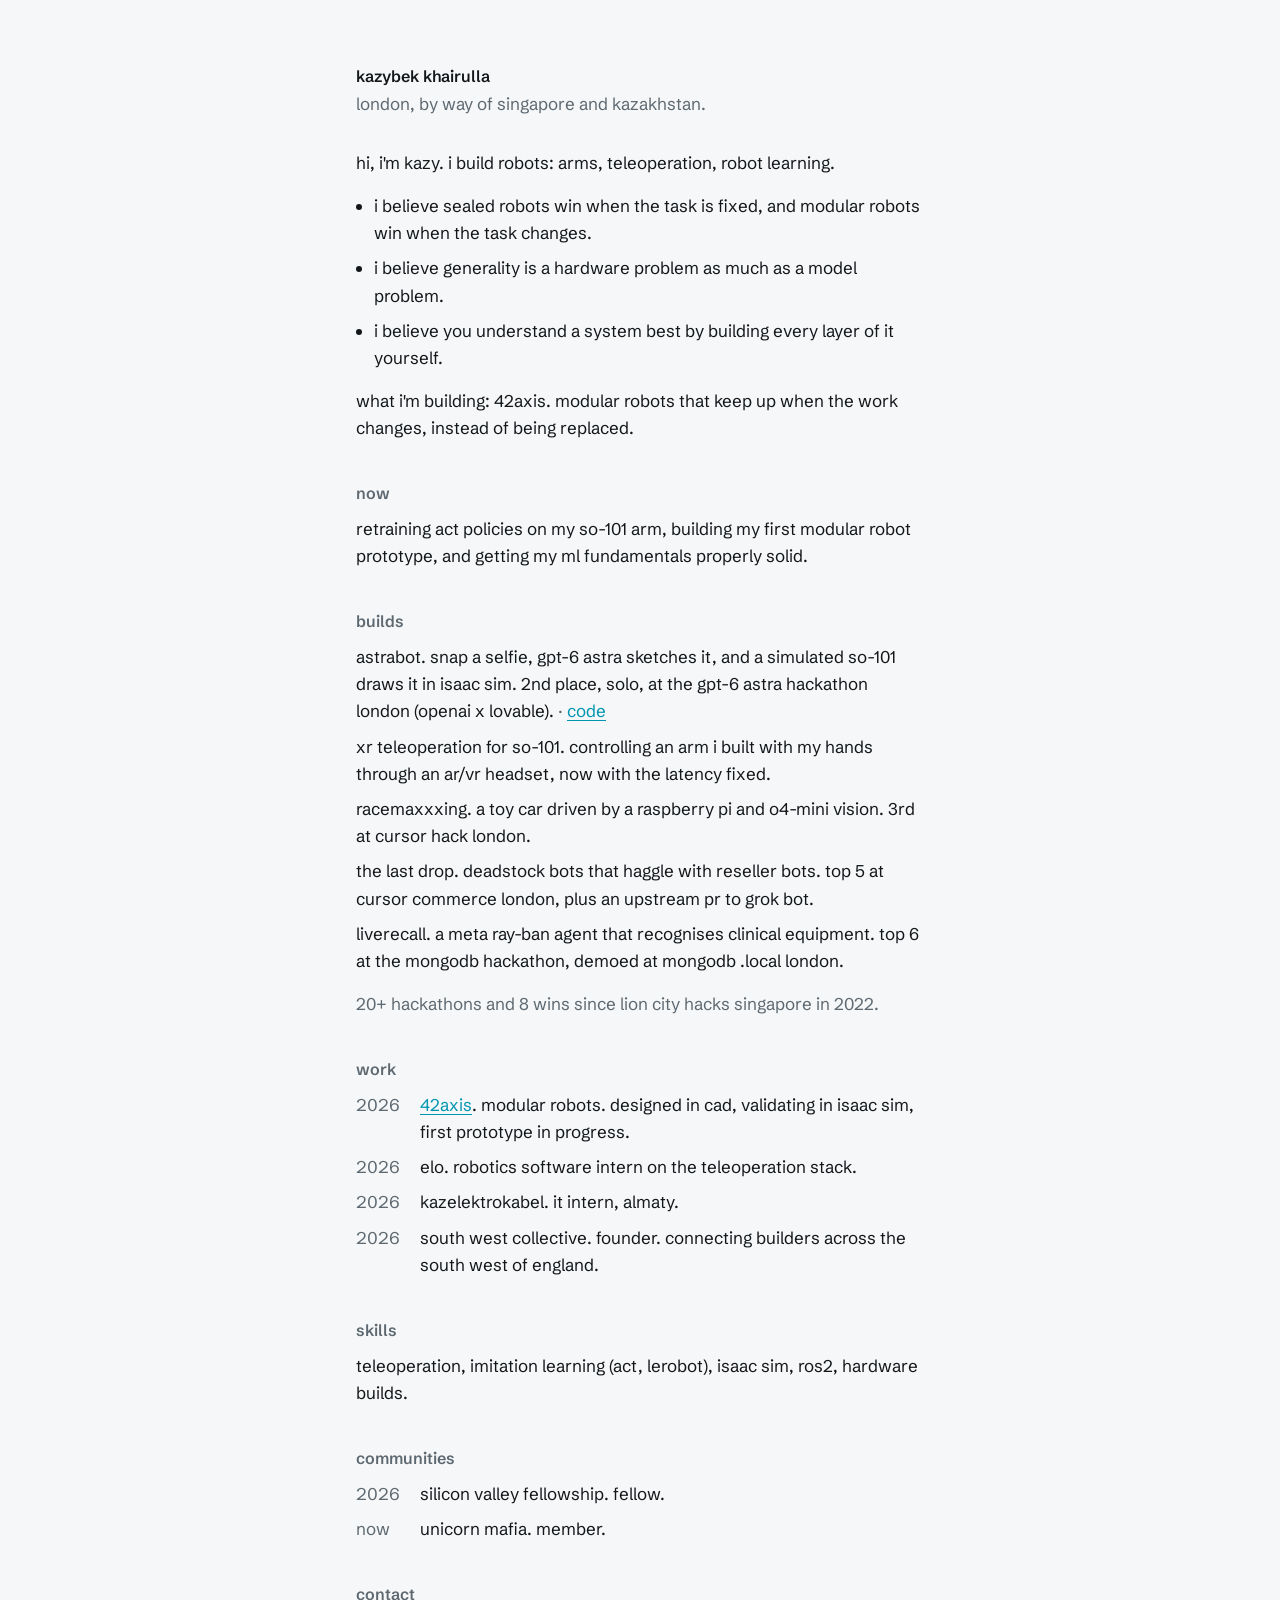
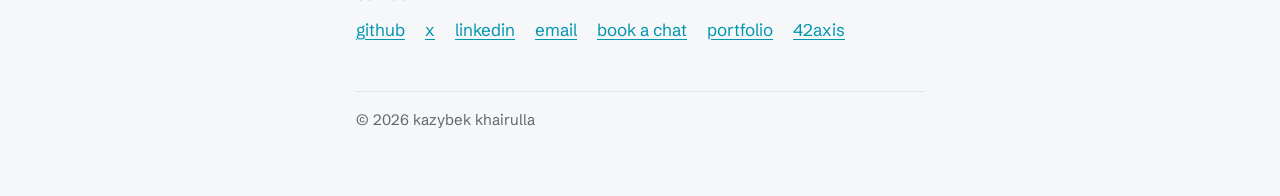
==== index.html @ 90567630 "Keep the book a chat label on one line. Non-breaking spaces stop the phrase from splitting when the " ====
<!doctype html>
<html lang="en">
<head>
  <meta charset="utf-8">
  <meta name="viewport" content="width=device-width, initial-scale=1">
  <title>kazybek khairulla</title>
  <meta name="description" content="hi, i'm kazy. i build robots: arms, teleoperation, robot learning.">
  <link rel="canonical" href="https://kazybekkh.github.io/">
  <meta property="og:title" content="kazybek khairulla">
  <meta property="og:description" content="hi, i'm kazy. i build robots: arms, teleoperation, robot learning.">
  <meta property="og:url" content="https://kazybekkh.github.io/">
  <meta name="theme-color" content="#f5f7f8" media="(prefers-color-scheme: light)">
  <meta name="theme-color" content="#101315" media="(prefers-color-scheme: dark)">
  <link rel="icon" href="/favicon.svg" type="image/svg+xml">
  <link rel="preconnect" href="https://fonts.googleapis.com">
  <link rel="preconnect" href="https://fonts.gstatic.com" crossorigin>
  <link rel="stylesheet" href="https://fonts.googleapis.com/css2?family=Schibsted+Grotesk:wght@400;600&display=swap">
  <link rel="stylesheet" href="/style.css">
</head>
<body>
  <a class="skip" href="#main">skip to content</a>
 
  <header>
    <h1>kazybek khairulla</h1>
    <p class="muted">london, by way of singapore and kazakhstan.</p>
  </header>
 
  <main id="main">
    <section aria-label="intro">
      <p>hi, i'm kazy. i build robots: arms, teleoperation, robot learning.</p>
 
      <ul>
        <li>i believe sealed robots win when the task is fixed, and modular robots win when the task changes.</li>
        <li>i believe generality is a hardware problem as much as a model problem.</li>
        <li>i believe you understand a system best by building every layer of it yourself.</li>
      </ul>
 
      <p>what i'm building: 42axis. modular robots that keep up when the work changes, instead of being replaced.</p>
    </section>
 
    <!-- NOW: edit this one paragraph to update what you're doing. -->
    <section aria-labelledby="now">
      <h2 id="now">now</h2>
      <p>retraining act policies on my so-101 arm, building my first modular robot prototype, and getting my ml fundamentals properly solid.</p>
    </section>
 
    <!-- BUILDS: one <li> per build, robotics first. Keep 4 or 5.
         To add a code link, replace the TODO comment with:
         <span class="links"><a href="REPO_URL">code</a></span> -->
    <section aria-labelledby="builds">
      <h2 id="builds">builds</h2>
      <ul class="builds">
        <li>
          astrabot. snap a selfie, gpt-6 astra sketches it, and a simulated so-101 draws it in isaac sim. 2nd place, solo, at the gpt-6 astra hackathon london (openai x lovable).
          <span class="links"><a href="https://github.com/Kazybekkh/sim-sketch-artist">code</a></span>
        </li>
        <li>
          xr teleoperation for so-101. controlling an arm i built with my hands through an ar/vr headset, now with the latency fixed.
          <!-- TODO: <span class="links"><a href="REPO_URL">code</a></span> -->
        </li>
        <li>
          racemaxxxing. a toy car driven by a raspberry pi and o4-mini vision. 3rd at cursor hack london.
          <!-- TODO: <span class="links"><a href="REPO_URL">code</a></span> -->
        </li>
        <li>
          the last drop. deadstock bots that haggle with reseller bots. top 5 at cursor commerce london, plus an upstream pr to grok bot.
          <!-- TODO: <span class="links"><a href="REPO_URL">code</a></span> -->
        </li>
        <li>
          liverecall. a meta ray-ban agent that recognises clinical equipment. top 6 at the mongodb hackathon, demoed at mongodb .local london.
          <!-- TODO: <span class="links"><a href="REPO_URL">code</a></span> -->
        </li>
      </ul>
      <p class="muted">20+ hackathons and 8 wins since lion city hacks singapore in 2022.</p>
    </section>
 
    <section aria-labelledby="work">
      <h2 id="work">work</h2>
      <ul class="dated">
        <li><span class="date">2026</span><span><a href="https://42axis.com">42axis</a>. modular robots. designed in cad, validating in isaac sim, first prototype in progress.</span></li>
        <li><span class="date">2026</span><span>elo. robotics software intern on the teleoperation stack.</span></li>
        <li><span class="date">2026</span><span>kazelektrokabel. it intern, almaty.</span></li>
        <li><span class="date">2026</span><span>south west collective. founder. connecting builders across the south west of england.</span></li>
      </ul>
    </section>

    <section aria-labelledby="skills">
      <h2 id="skills">skills</h2>
      <p>teleoperation, imitation learning (act, lerobot), isaac sim, ros2, hardware builds.</p>
    </section>
 
    <section aria-labelledby="communities">
      <h2 id="communities">communities</h2>
      <ul class="dated">
        <li><span class="date">2026</span><span>silicon valley fellowship. fellow.</span></li>
        <li><span class="date">now</span><span>unicorn mafia. member.</span></li>
      </ul>
    </section>
 
    <!-- WRITING: remove the `hidden` attribute once the first post exists,
         and keep this list in sync with writing/index.html (newest first). -->
    <section aria-labelledby="writing" hidden>
      <h2 id="writing">writing</h2>
      <ul class="posts">
        <!-- <li><a href="/writing/slug.html">post title</a> <span class="date">2026-10-01</span></li> -->
      </ul>
      <p><a href="/writing/">all writing</a></p>
    </section>
 
    <section aria-labelledby="contact">
      <h2 id="contact">contact</h2>
      <ul class="inline">
        <li><a href="https://github.com/Kazybekkh">github</a></li>
        <li><a href="https://x.com/NightodevZ">x</a></li>
        <li><a href="https://www.linkedin.com/in/kazybek-khairulla/">linkedin</a></li>
        <li><a href="mailto:kazybek@42axis.com">email</a></li>
        <li><a href="https://cal.com/kazybek" target="_blank" rel="noopener">book&nbsp;a&nbsp;chat</a></li>
        <li><a href="https://kazybekkh.me">portfolio</a></li>
        <li><a href="https://42axis.com">42axis</a></li>
      </ul>
    </section>
  </main>
 
  <footer>
    <p class="muted">© 2026 kazybek khairulla</p>
  </footer>
</body>
</html>
---- style.css ----
:root {
  --bg: #f5f7f8;
  --ink: #14171a;
  --muted: #5d6870;
  --rule: #dde3e7;
  --link: #0096b0;
  color-scheme: light dark;
}

@media (prefers-color-scheme: dark) {
  :root {
    --bg: #101315;
    --ink: #e7ebee;
    --muted: #96a1a9;
    --rule: #262c30;
  }
}

*,
*::before,
*::after { box-sizing: border-box; }

html { -webkit-text-size-adjust: 100%; }

body {
  margin: 0 auto;
  max-width: 38rem;
  padding: 4rem 1.25rem 3rem;
  background: var(--bg);
  color: var(--ink);
  font-family: "Schibsted Grotesk", system-ui, -apple-system, "Segoe UI", Roboto, sans-serif;
  font-size: 1.0625rem;
  line-height: 1.6;
}

h1, h2 {
  font-size: 1rem;
  font-weight: 600;
  margin: 0;
}

h2 {
  margin-top: 2.5rem;
  margin-bottom: 0.5rem;
  color: var(--muted);
}

p { margin: 0 0 1rem; }

ul {
  margin: 0 0 1rem;
  padding-left: 1.1rem;
}

li { margin-bottom: 0.5rem; }

.muted { color: var(--muted); }

header { margin-bottom: 2rem; }
header p { margin: 0; }

a {
  color: var(--link);
  text-decoration: underline;
  text-decoration-thickness: 1px;
  text-underline-offset: 0.18em;
}

a:hover { text-decoration-thickness: 2px; }

a:focus-visible {
  outline: 2px solid var(--link);
  outline-offset: 2px;
  border-radius: 2px;
}

.skip {
  position: absolute;
  left: 1rem;
  top: -3rem;
}

.skip:focus { top: 1rem; }

/* dated lists: work, communities */
.dated,
.builds,
.posts,
.inline {
  list-style: none;
  padding: 0;
}

.dated li {
  display: grid;
  grid-template-columns: 3.25rem 1fr;
  gap: 0.75rem;
}

.date {
  color: var(--muted);
  font-variant-numeric: tabular-nums;
}

.links {
  white-space: nowrap;
  color: var(--muted);
}

.links::before { content: "· "; }

.posts li {
  display: flex;
  justify-content: space-between;
  gap: 1rem;
}

.inline li {
  display: inline;
  margin-right: 1rem;
}

/* posts */
article h1 { margin-bottom: 0.25rem; }
article .date { display: block; margin-bottom: 2rem; }
article h2 { color: var(--ink); }

article img,
article video {
  max-width: 100%;
  height: auto;
}

pre,
code {
  font-family: ui-monospace, SFMono-Regular, Menlo, Consolas, monospace;
  font-size: 0.9em;
}

pre {
  overflow-x: auto;
  padding: 0.75rem 1rem;
  border: 1px solid var(--rule);
  border-radius: 4px;
}

blockquote {
  margin: 0 0 1rem;
  padding-left: 1rem;
  border-left: 2px solid var(--rule);
  color: var(--muted);
}

footer {
  margin-top: 3rem;
  padding-top: 1rem;
  border-top: 1px solid var(--rule);
  font-size: 0.9375rem;
}

nav { margin-bottom: 2rem; }
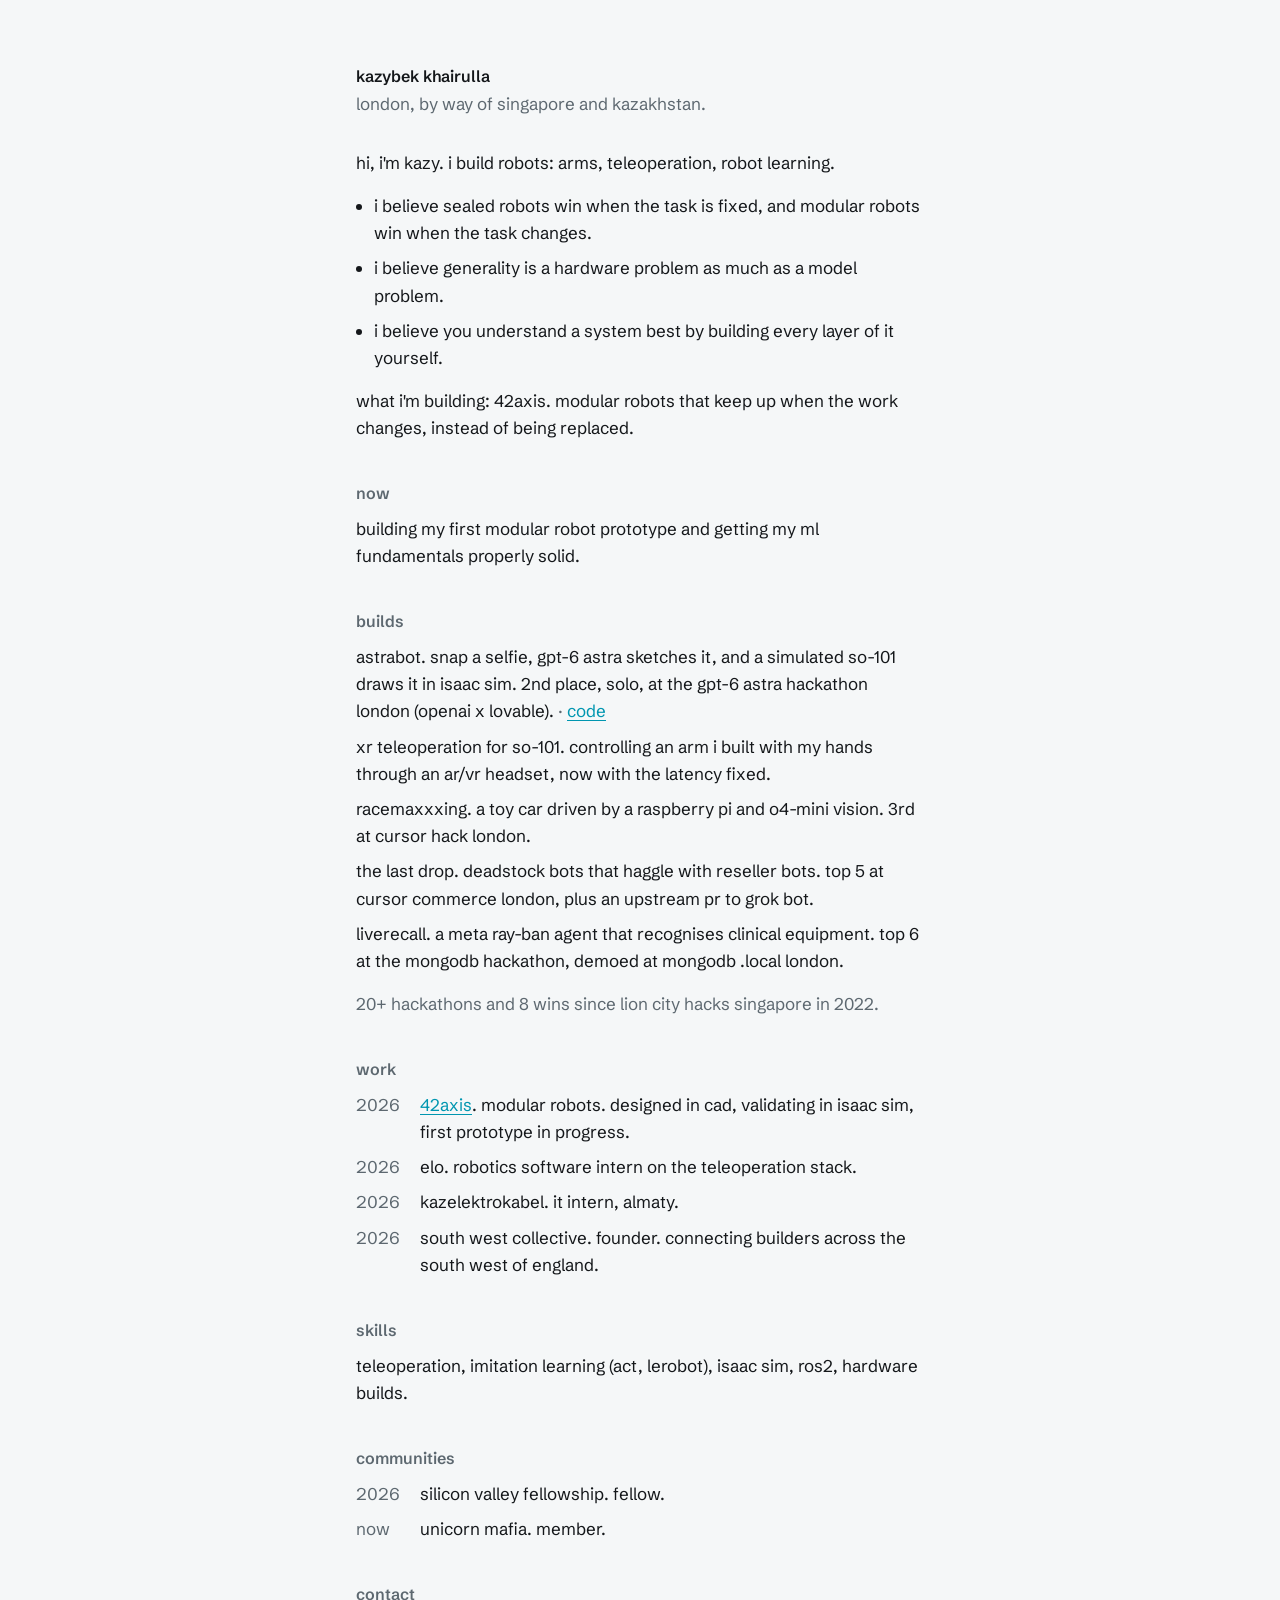
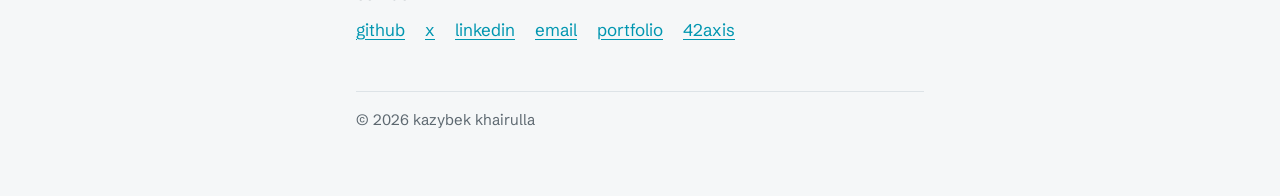
==== commit ac370436: "remove retraining act policies from the now section The homepage now paragraph listed retraining ACT" ====
--- a/index.html
+++ b/index.html
@@ -41,7 +41,7 @@
     <!-- NOW: edit this one paragraph to update what you're doing. -->
     <section aria-labelledby="now">
       <h2 id="now">now</h2>
-      <p>retraining act policies on my so-101 arm, building my first modular robot prototype, and getting my ml fundamentals properly solid.</p>
+      <p>building my first modular robot prototype and getting my ml fundamentals properly solid.</p>
     </section>
  
     <!-- BUILDS: one <li> per build, robotics first. Keep 4 or 5.
@@ -114,7 +114,6 @@
         <li><a href="https://x.com/NightodevZ">x</a></li>
         <li><a href="https://www.linkedin.com/in/kazybek-khairulla/">linkedin</a></li>
         <li><a href="mailto:kazybek@42axis.com">email</a></li>
-        <li><a href="https://cal.com/kazybek" target="_blank" rel="noopener">book&nbsp;a&nbsp;chat</a></li>
         <li><a href="https://kazybekkh.me">portfolio</a></li>
         <li><a href="https://42axis.com">42axis</a></li>
       </ul>
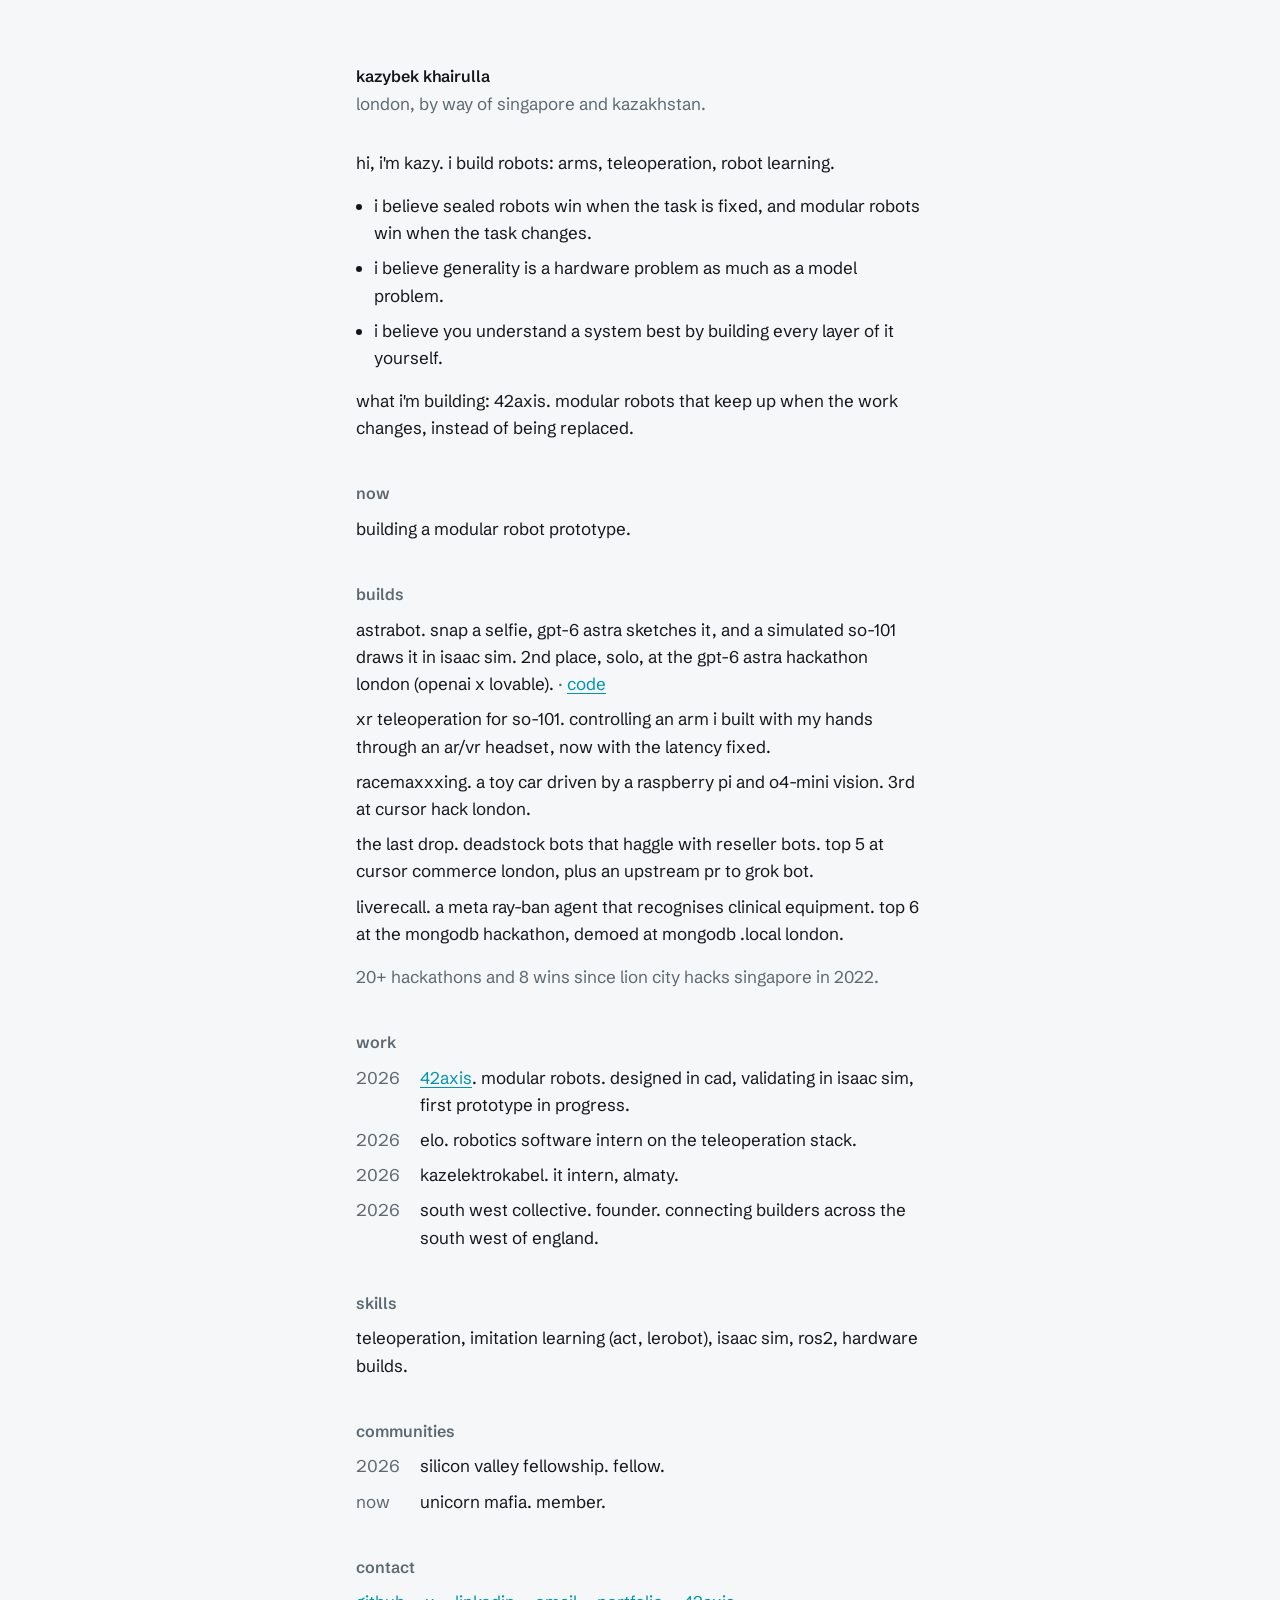
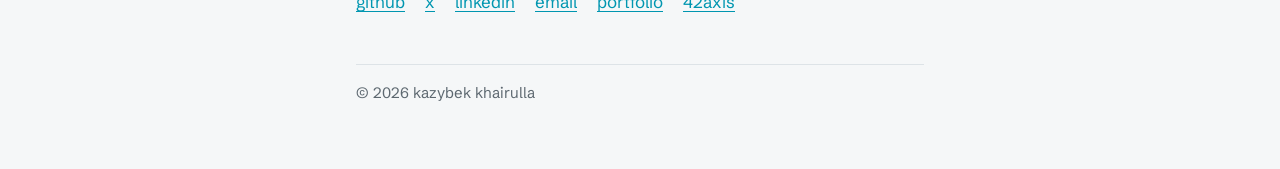
==== commit 78a26db0: "Rewrite the now line as confident building. Drop the ml fundamentals clause and the beginner framing" ====
--- a/index.html
+++ b/index.html
@@ -41,7 +41,7 @@
     <!-- NOW: edit this one paragraph to update what you're doing. -->
     <section aria-labelledby="now">
       <h2 id="now">now</h2>
-      <p>building my first modular robot prototype and getting my ml fundamentals properly solid.</p>
+      <p>building a modular robot prototype.</p>
     </section>
  
     <!-- BUILDS: one <li> per build, robotics first. Keep 4 or 5.
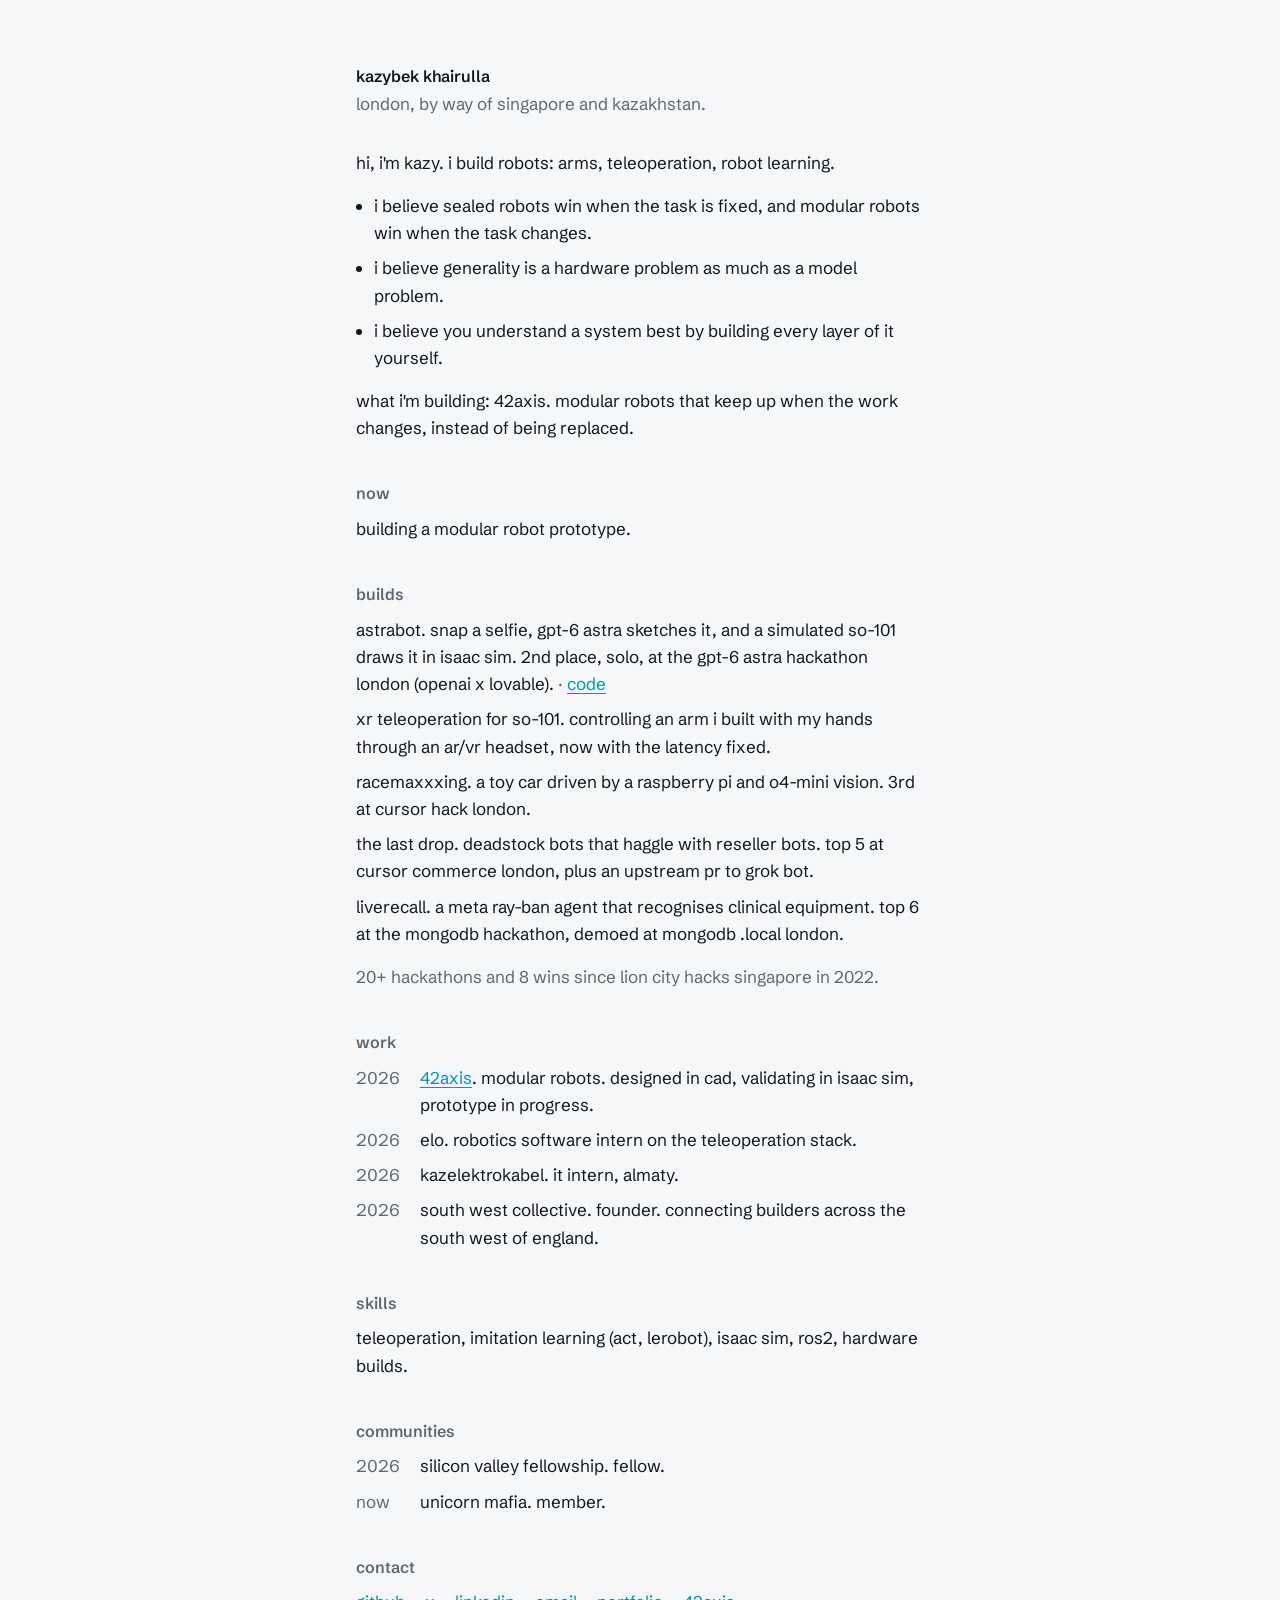
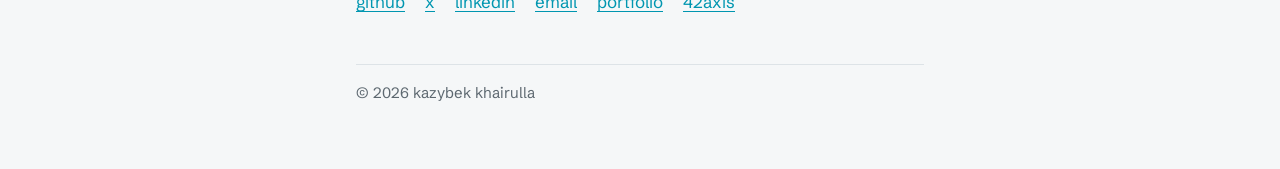
==== commit d66080cb: "Drop "first" from the 42axis prototype line. Keep the rest of the work entry the same.  Co-authored-" ====
--- a/index.html
+++ b/index.html
@@ -77,7 +77,7 @@
     <section aria-labelledby="work">
       <h2 id="work">work</h2>
       <ul class="dated">
-        <li><span class="date">2026</span><span><a href="https://42axis.com">42axis</a>. modular robots. designed in cad, validating in isaac sim, first prototype in progress.</span></li>
+        <li><span class="date">2026</span><span><a href="https://42axis.com">42axis</a>. modular robots. designed in cad, validating in isaac sim, prototype in progress.</span></li>
         <li><span class="date">2026</span><span>elo. robotics software intern on the teleoperation stack.</span></li>
         <li><span class="date">2026</span><span>kazelektrokabel. it intern, almaty.</span></li>
         <li><span class="date">2026</span><span>south west collective. founder. connecting builders across the south west of england.</span></li>
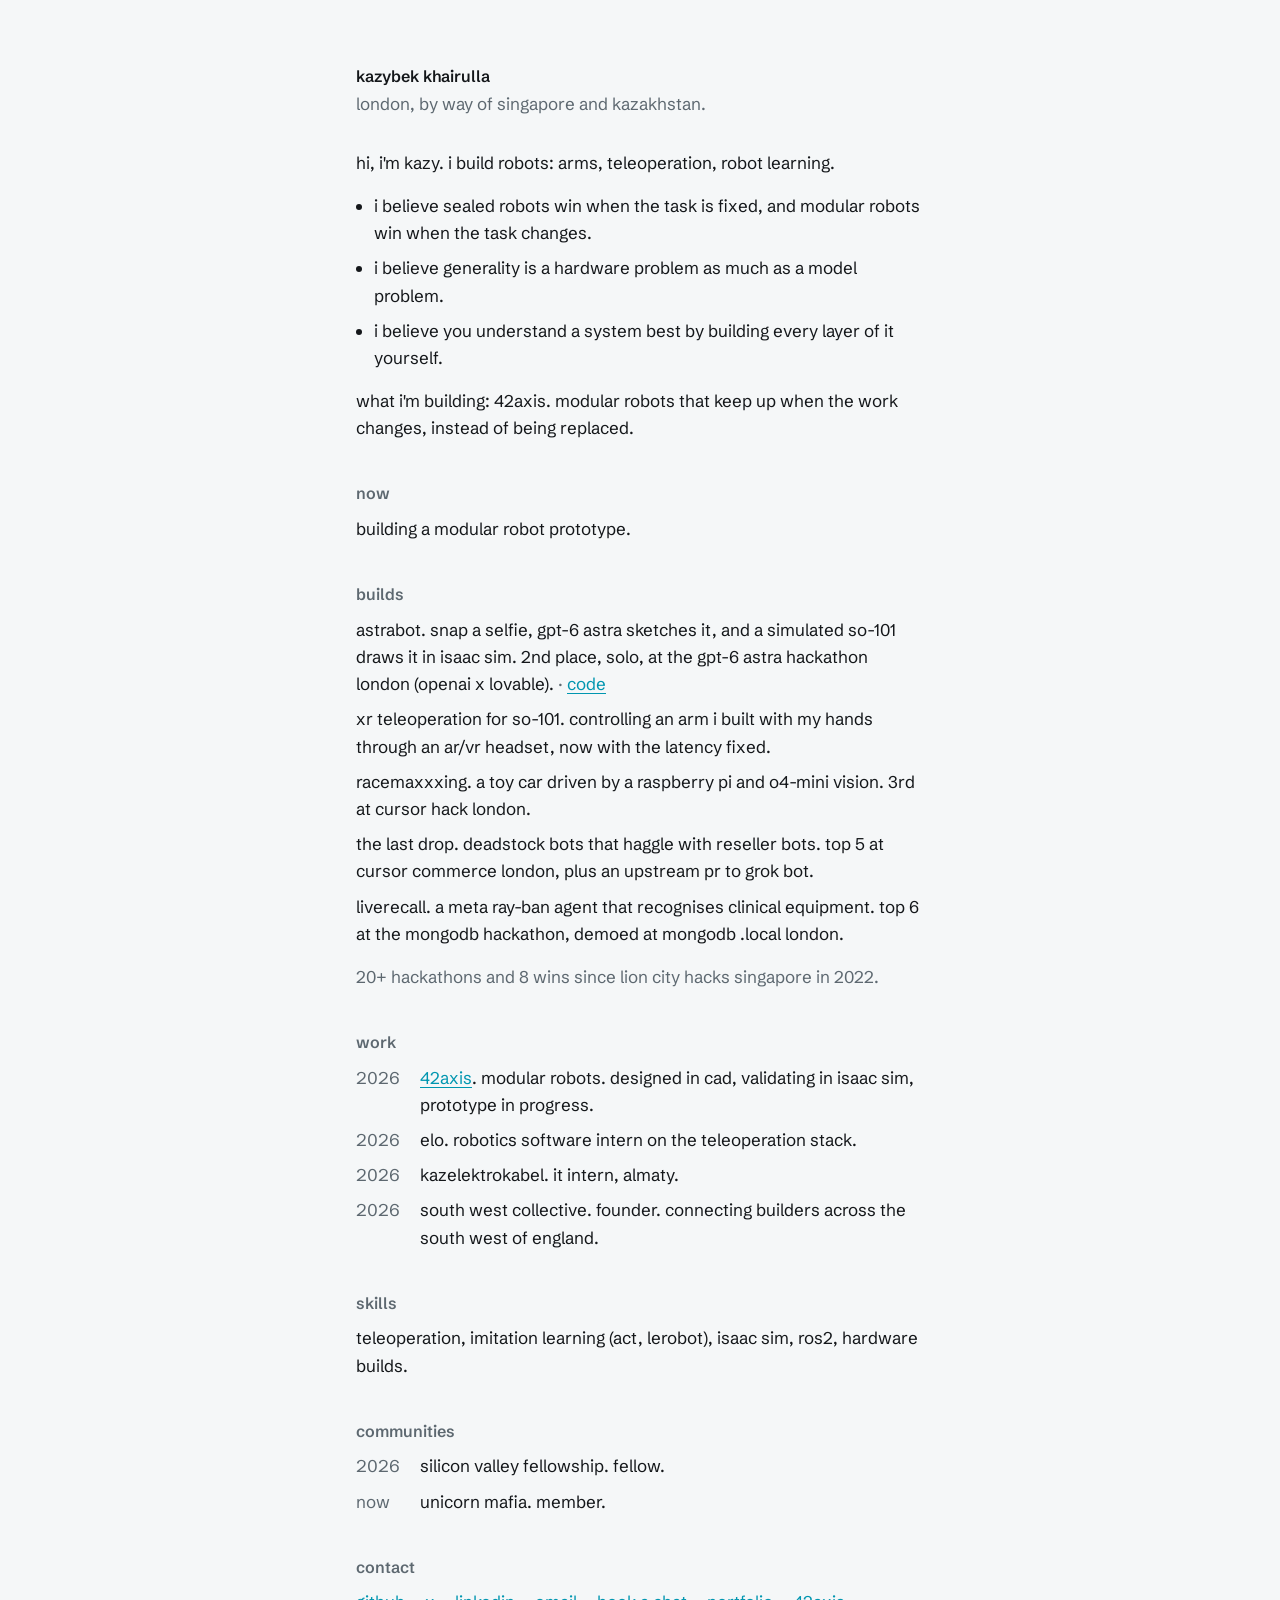
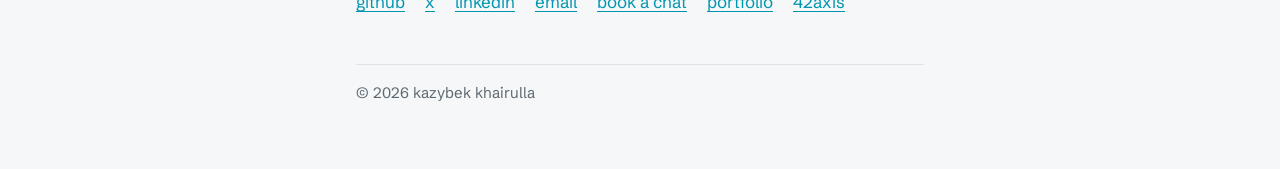
==== commit 7812acaa: "Merge 905676300d80fb5125371a47f183ba2d39108ac5 into fa209b00292ace9448565e0bce61cbdf17d13d70" ====
--- a/index.html
+++ b/index.html
@@ -114,6 +114,7 @@
         <li><a href="https://x.com/NightodevZ">x</a></li>
         <li><a href="https://www.linkedin.com/in/kazybek-khairulla/">linkedin</a></li>
         <li><a href="mailto:kazybek@42axis.com">email</a></li>
+        <li><a href="https://cal.com/kazybek" target="_blank" rel="noopener">book&nbsp;a&nbsp;chat</a></li>
         <li><a href="https://kazybekkh.me">portfolio</a></li>
         <li><a href="https://42axis.com">42axis</a></li>
       </ul>
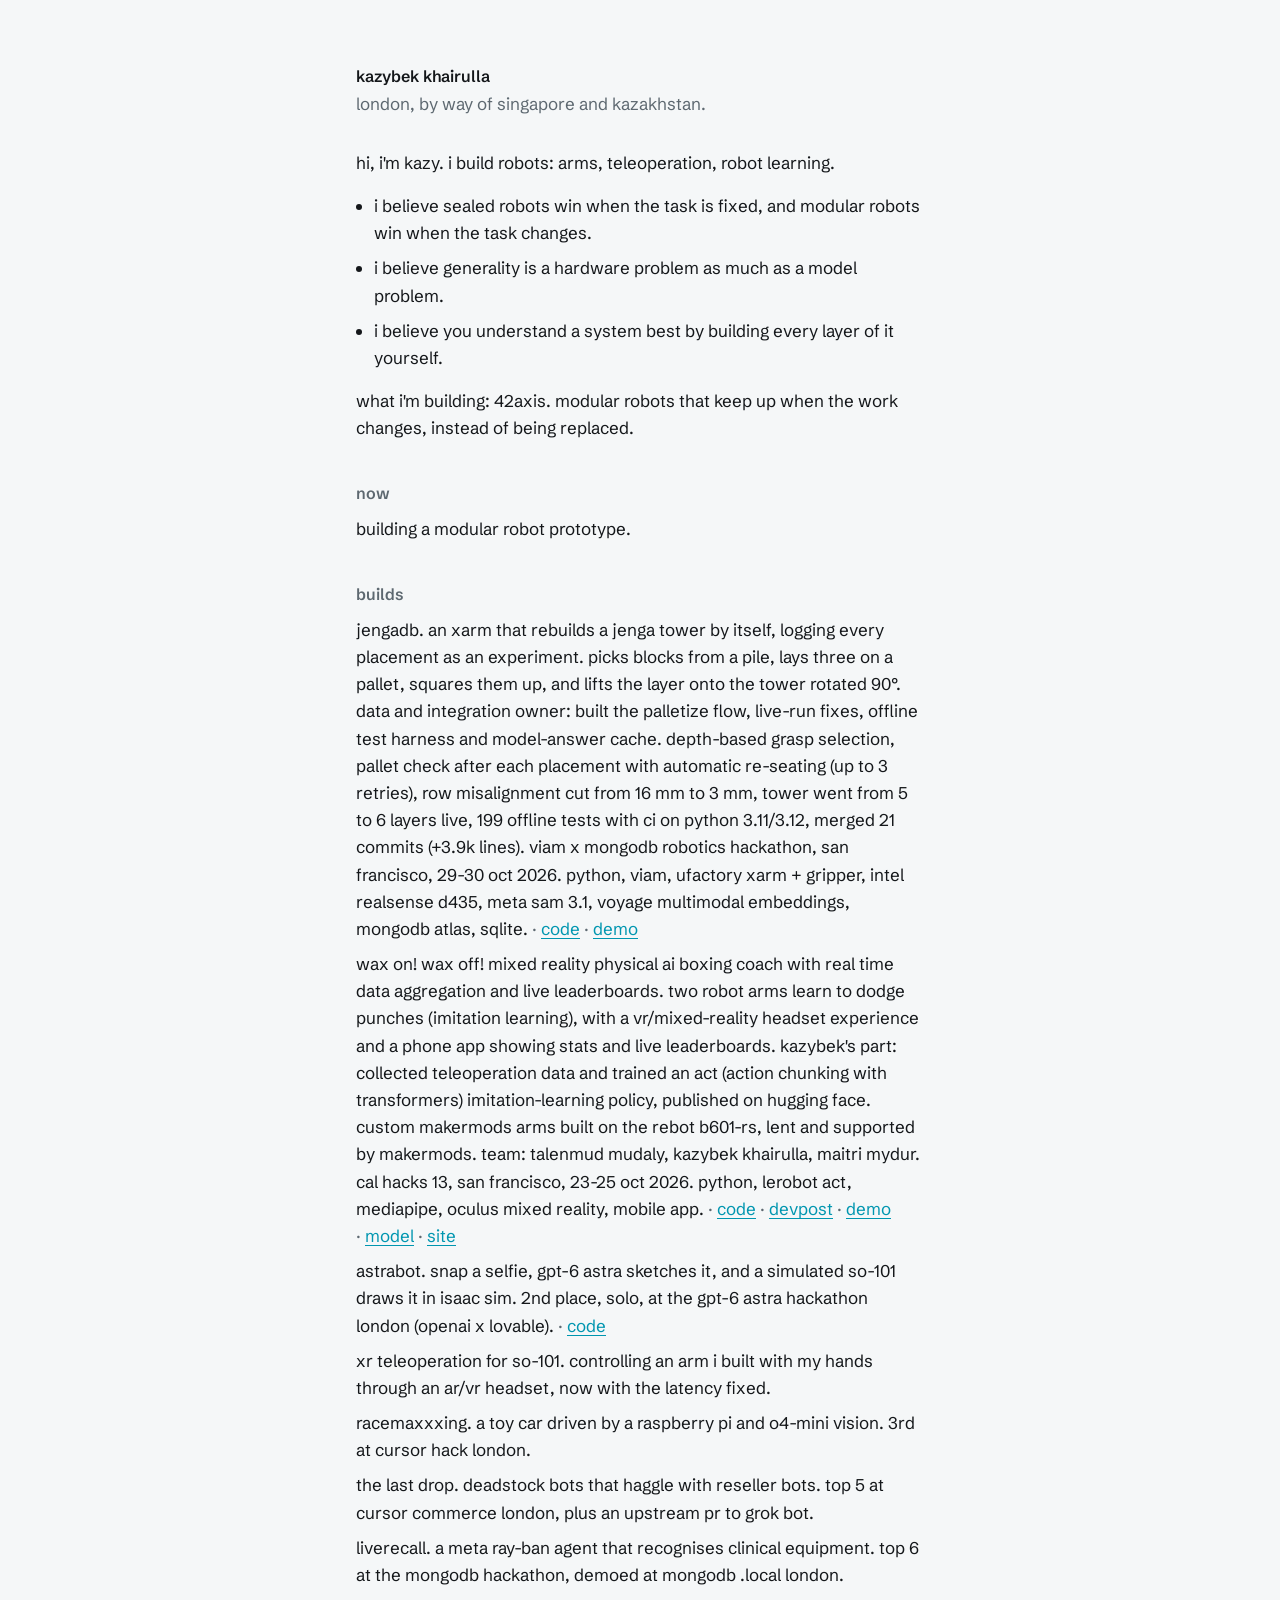
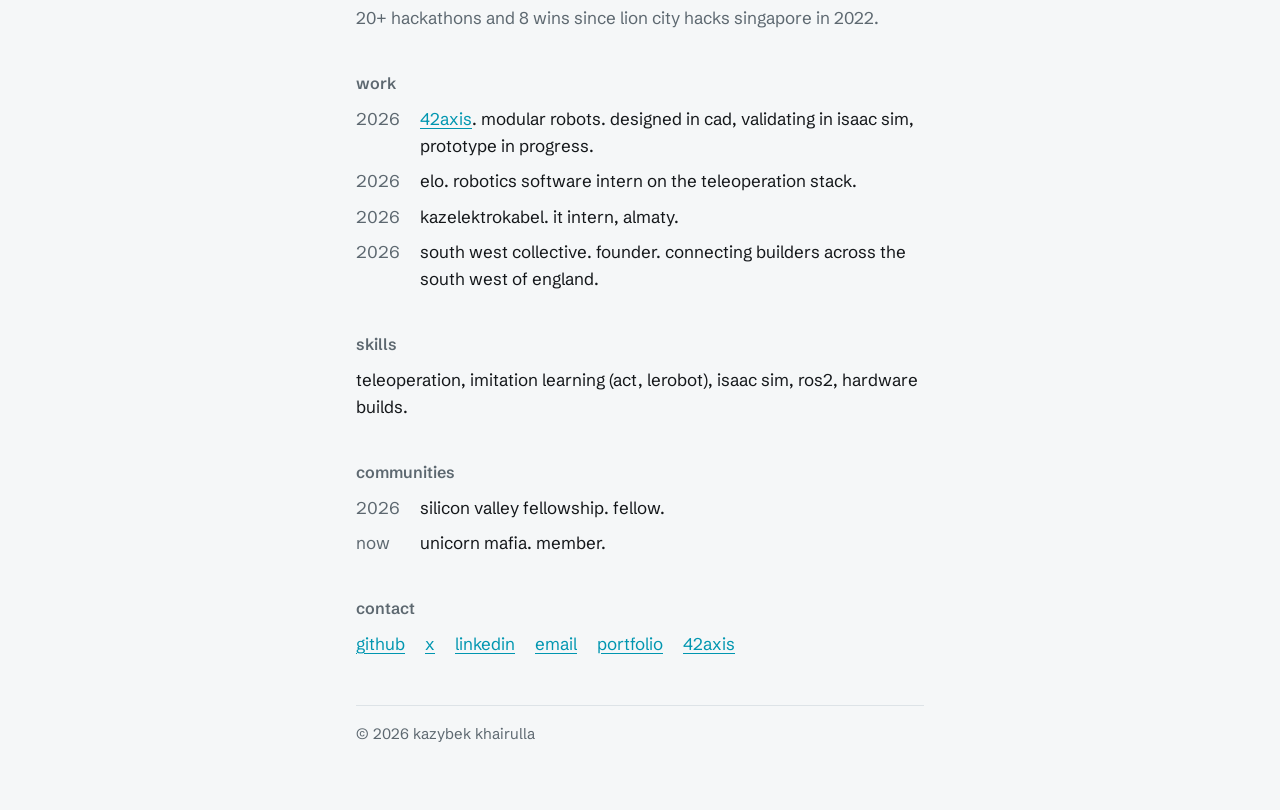
==== commit 6d98e29d: "add jengadb and wax on! wax off! to builds List the two October 2026 hackathon builds first, in the " ====
--- a/index.html
+++ b/index.html
@@ -50,6 +50,19 @@
     <section aria-labelledby="builds">
       <h2 id="builds">builds</h2>
       <ul class="builds">
+        <li>
+          jengadb. an xarm that rebuilds a jenga tower by itself, logging every placement as an experiment. picks blocks from a pile, lays three on a pallet, squares them up, and lifts the layer onto the tower rotated 90°. data and integration owner: built the palletize flow, live-run fixes, offline test harness and model-answer cache. depth-based grasp selection, pallet check after each placement with automatic re-seating (up to 3 retries), row misalignment cut from 16 mm to 3 mm, tower went from 5 to 6 layers live, 199 offline tests with ci on python 3.11/3.12, merged 21 commits (+3.9k lines). viam x mongodb robotics hackathon, san francisco, 29-30 oct 2026. python, viam, ufactory xarm + gripper, intel realsense d435, meta sam 3.1, voyage multimodal embeddings, mongodb atlas, sqlite.
+          <span class="links"><a href="https://github.com/JengaDB/jengadb">code</a></span>
+          <span class="links"><a href="https://youtube.com/shorts/5L310rz_KnE">demo</a></span>
+        </li>
+        <li>
+          wax on! wax off! mixed reality physical ai boxing coach with real time data aggregation and live leaderboards. two robot arms learn to dodge punches (imitation learning), with a vr/mixed-reality headset experience and a phone app showing stats and live leaderboards. kazybek's part: collected teleoperation data and trained an act (action chunking with transformers) imitation-learning policy, published on hugging face. custom makermods arms built on the rebot b601-rs, lent and supported by makermods. team: talenmud mudaly, kazybek khairulla, maitri mydur. cal hacks 13, san francisco, 23-25 oct 2026. python, lerobot act, mediapipe, oculus mixed reality, mobile app.
+          <span class="links"><a href="https://github.com/TalenMud/wax-on-wax-off">code</a></span>
+          <span class="links"><a href="https://devpost.com/software/wax-on-wax-off">devpost</a></span>
+          <span class="links"><a href="https://youtu.be/qOlIdqNR1CQ">demo</a></span>
+          <span class="links"><a href="https://huggingface.co/Kazybek/act_dodge_v2_ft10k_h200">model</a></span>
+          <span class="links"><a href="https://waxonwaxoff.ink">site</a></span>
+        </li>
         <li>
           astrabot. snap a selfie, gpt-6 astra sketches it, and a simulated so-101 draws it in isaac sim. 2nd place, solo, at the gpt-6 astra hackathon london (openai x lovable).
           <span class="links"><a href="https://github.com/Kazybekkh/sim-sketch-artist">code</a></span>
@@ -114,7 +127,6 @@
         <li><a href="https://x.com/NightodevZ">x</a></li>
         <li><a href="https://www.linkedin.com/in/kazybek-khairulla/">linkedin</a></li>
         <li><a href="mailto:kazybek@42axis.com">email</a></li>
-        <li><a href="https://cal.com/kazybek" target="_blank" rel="noopener">book&nbsp;a&nbsp;chat</a></li>
         <li><a href="https://kazybekkh.me">portfolio</a></li>
         <li><a href="https://42axis.com">42axis</a></li>
       </ul>
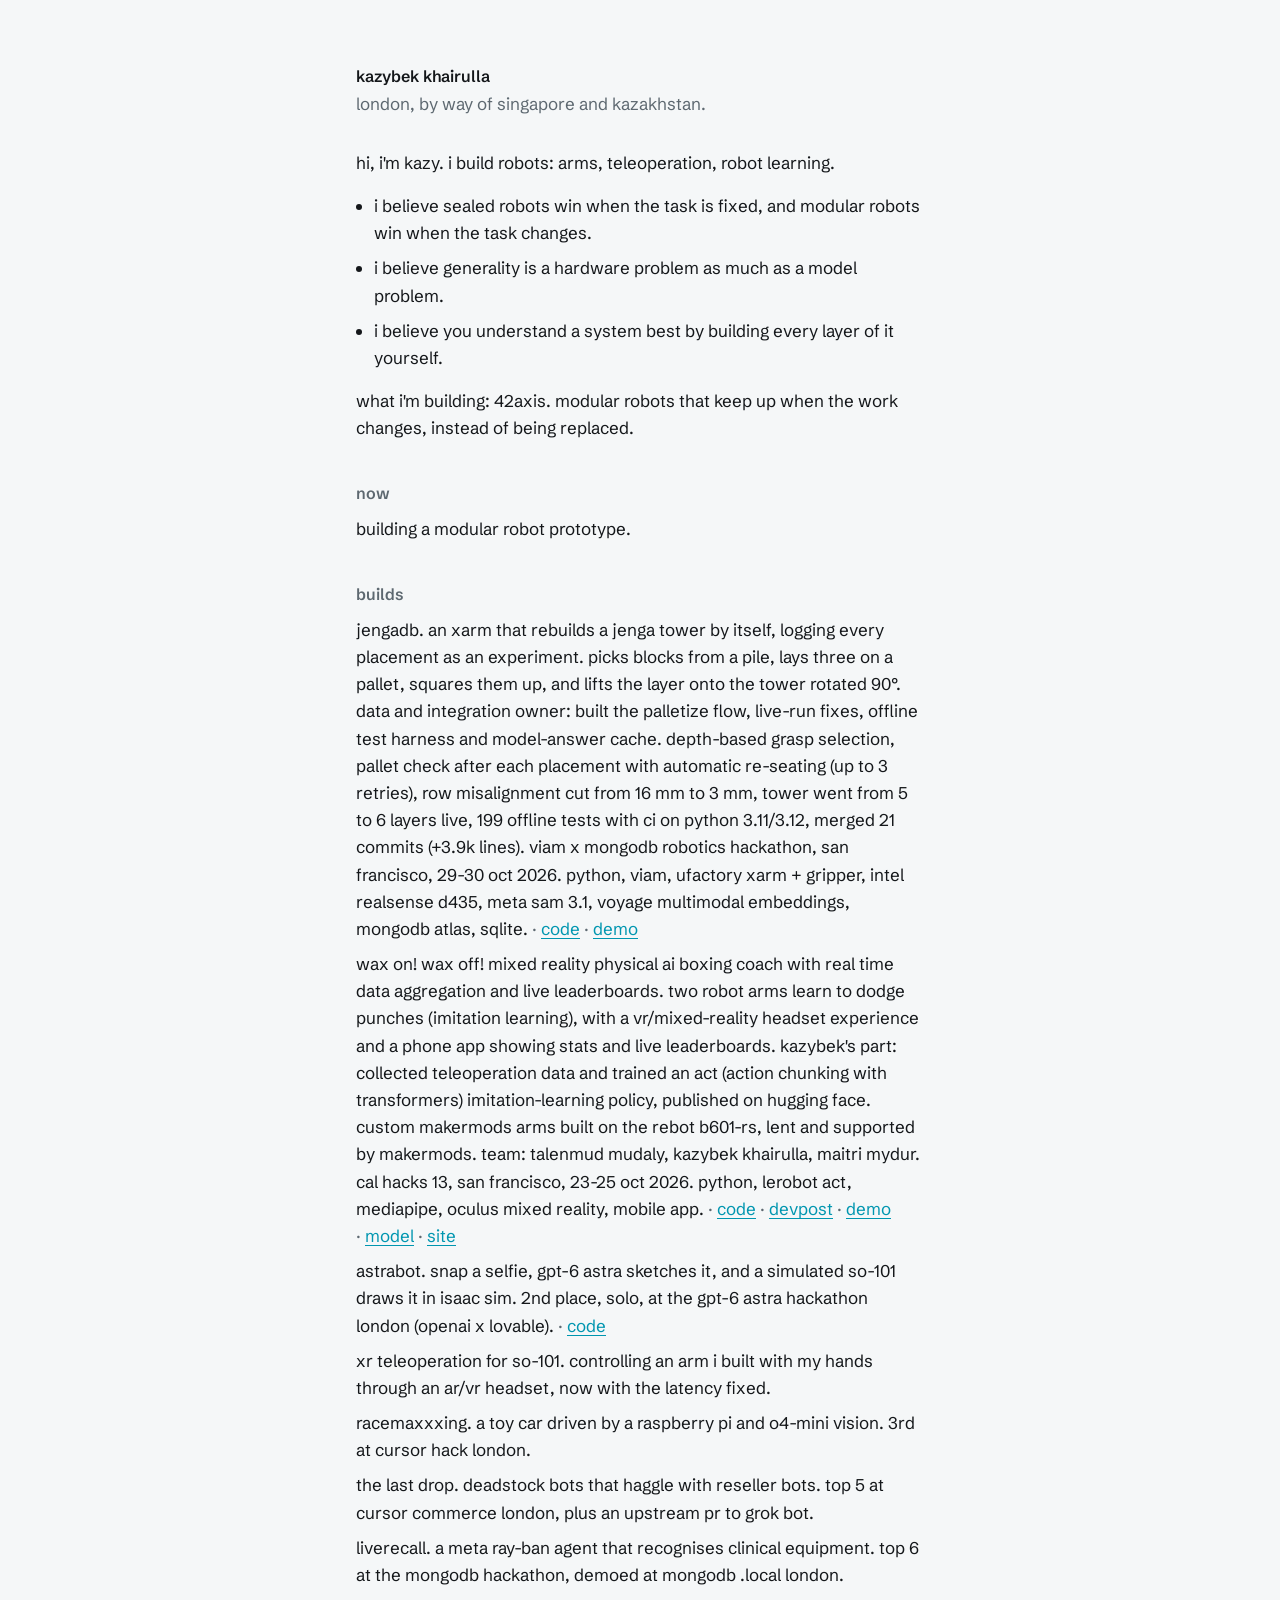
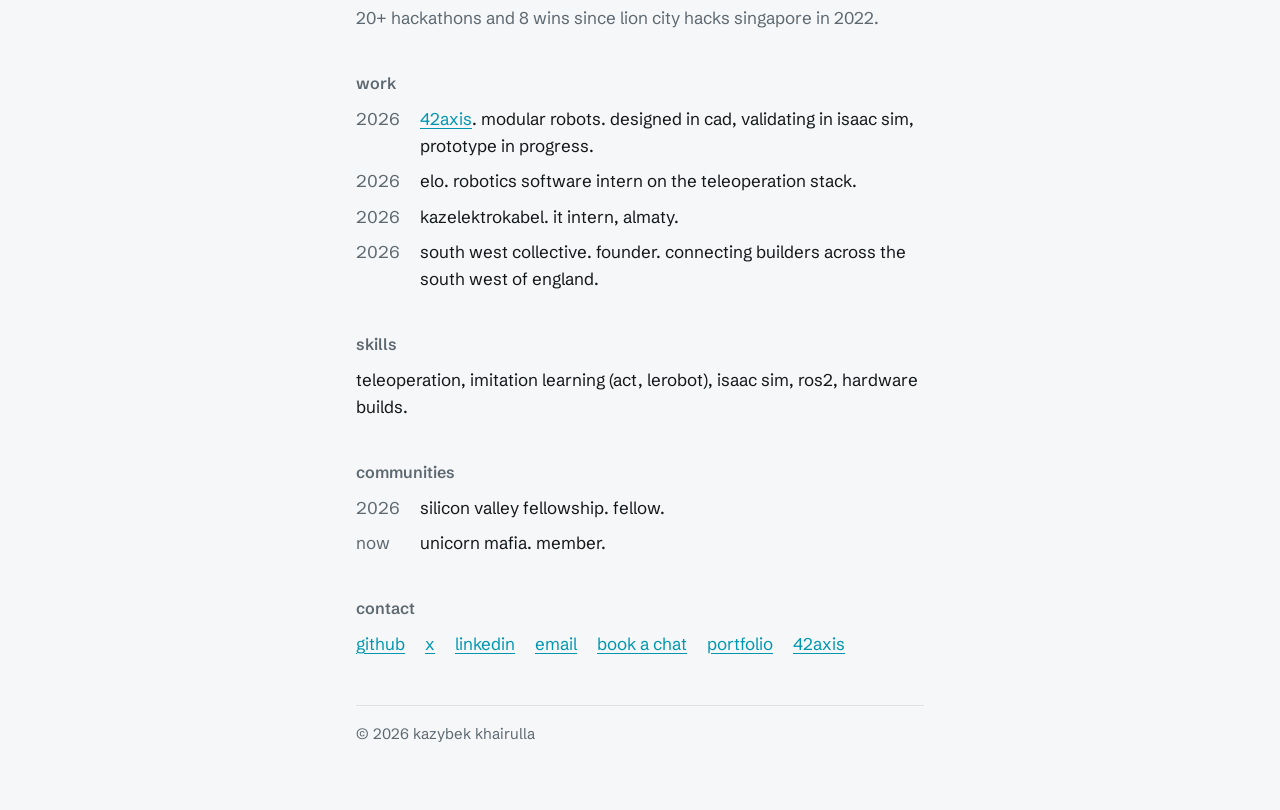
==== commit 1322edac: "Merge 905676300d80fb5125371a47f183ba2d39108ac5 into 3490685af4ae14e426d555495c48010ebbe86ecf" ====
--- a/index.html
+++ b/index.html
@@ -127,6 +127,7 @@
         <li><a href="https://x.com/NightodevZ">x</a></li>
         <li><a href="https://www.linkedin.com/in/kazybek-khairulla/">linkedin</a></li>
         <li><a href="mailto:kazybek@42axis.com">email</a></li>
+        <li><a href="https://cal.com/kazybek" target="_blank" rel="noopener">book&nbsp;a&nbsp;chat</a></li>
         <li><a href="https://kazybekkh.me">portfolio</a></li>
         <li><a href="https://42axis.com">42axis</a></li>
       </ul>
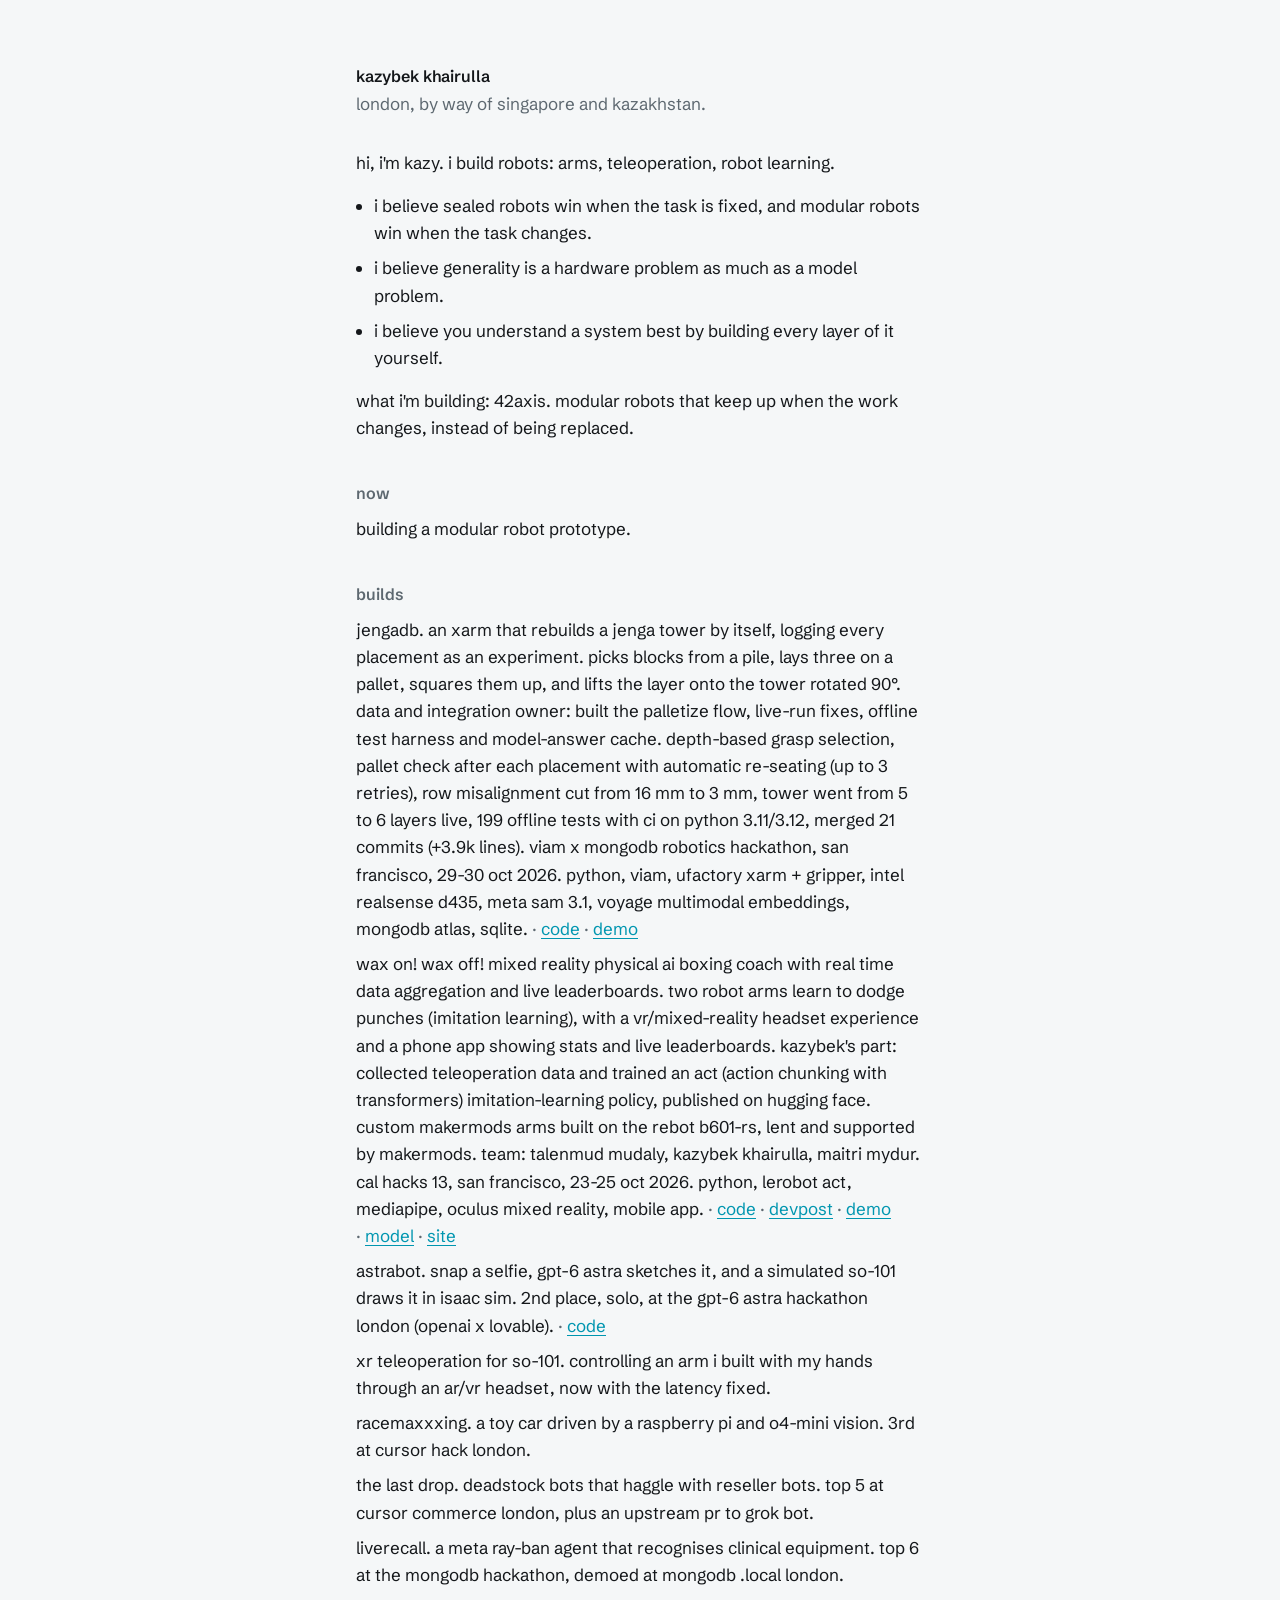
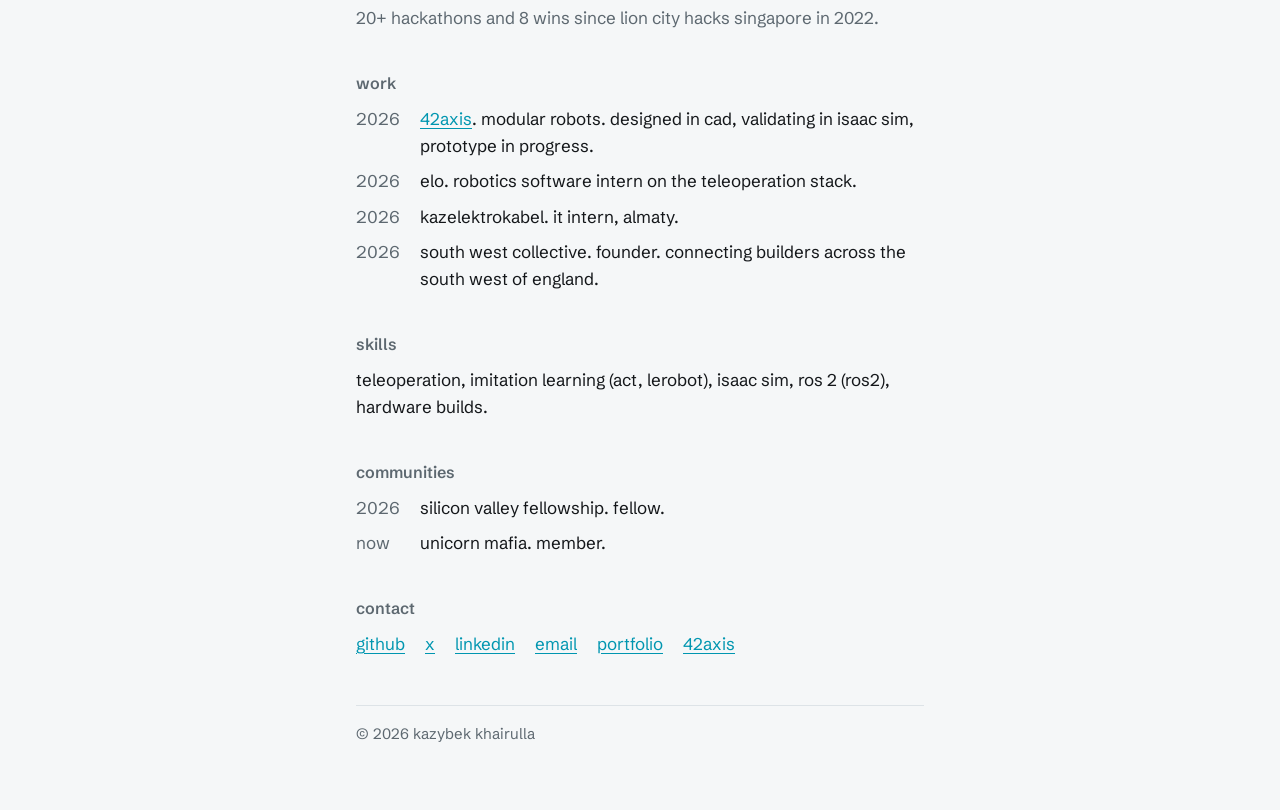
==== commit 36c33183: "Write ROS 2 on the skills line so both search forms match. Keep the existing lowercase style and inc" ====
--- a/index.html
+++ b/index.html
@@ -99,7 +99,7 @@
 
     <section aria-labelledby="skills">
       <h2 id="skills">skills</h2>
-      <p>teleoperation, imitation learning (act, lerobot), isaac sim, ros2, hardware builds.</p>
+      <p>teleoperation, imitation learning (act, lerobot), isaac sim, ros 2 (ros2), hardware builds.</p>
     </section>
  
     <section aria-labelledby="communities">
@@ -127,7 +127,6 @@
         <li><a href="https://x.com/NightodevZ">x</a></li>
         <li><a href="https://www.linkedin.com/in/kazybek-khairulla/">linkedin</a></li>
         <li><a href="mailto:kazybek@42axis.com">email</a></li>
-        <li><a href="https://cal.com/kazybek" target="_blank" rel="noopener">book&nbsp;a&nbsp;chat</a></li>
         <li><a href="https://kazybekkh.me">portfolio</a></li>
         <li><a href="https://42axis.com">42axis</a></li>
       </ul>
